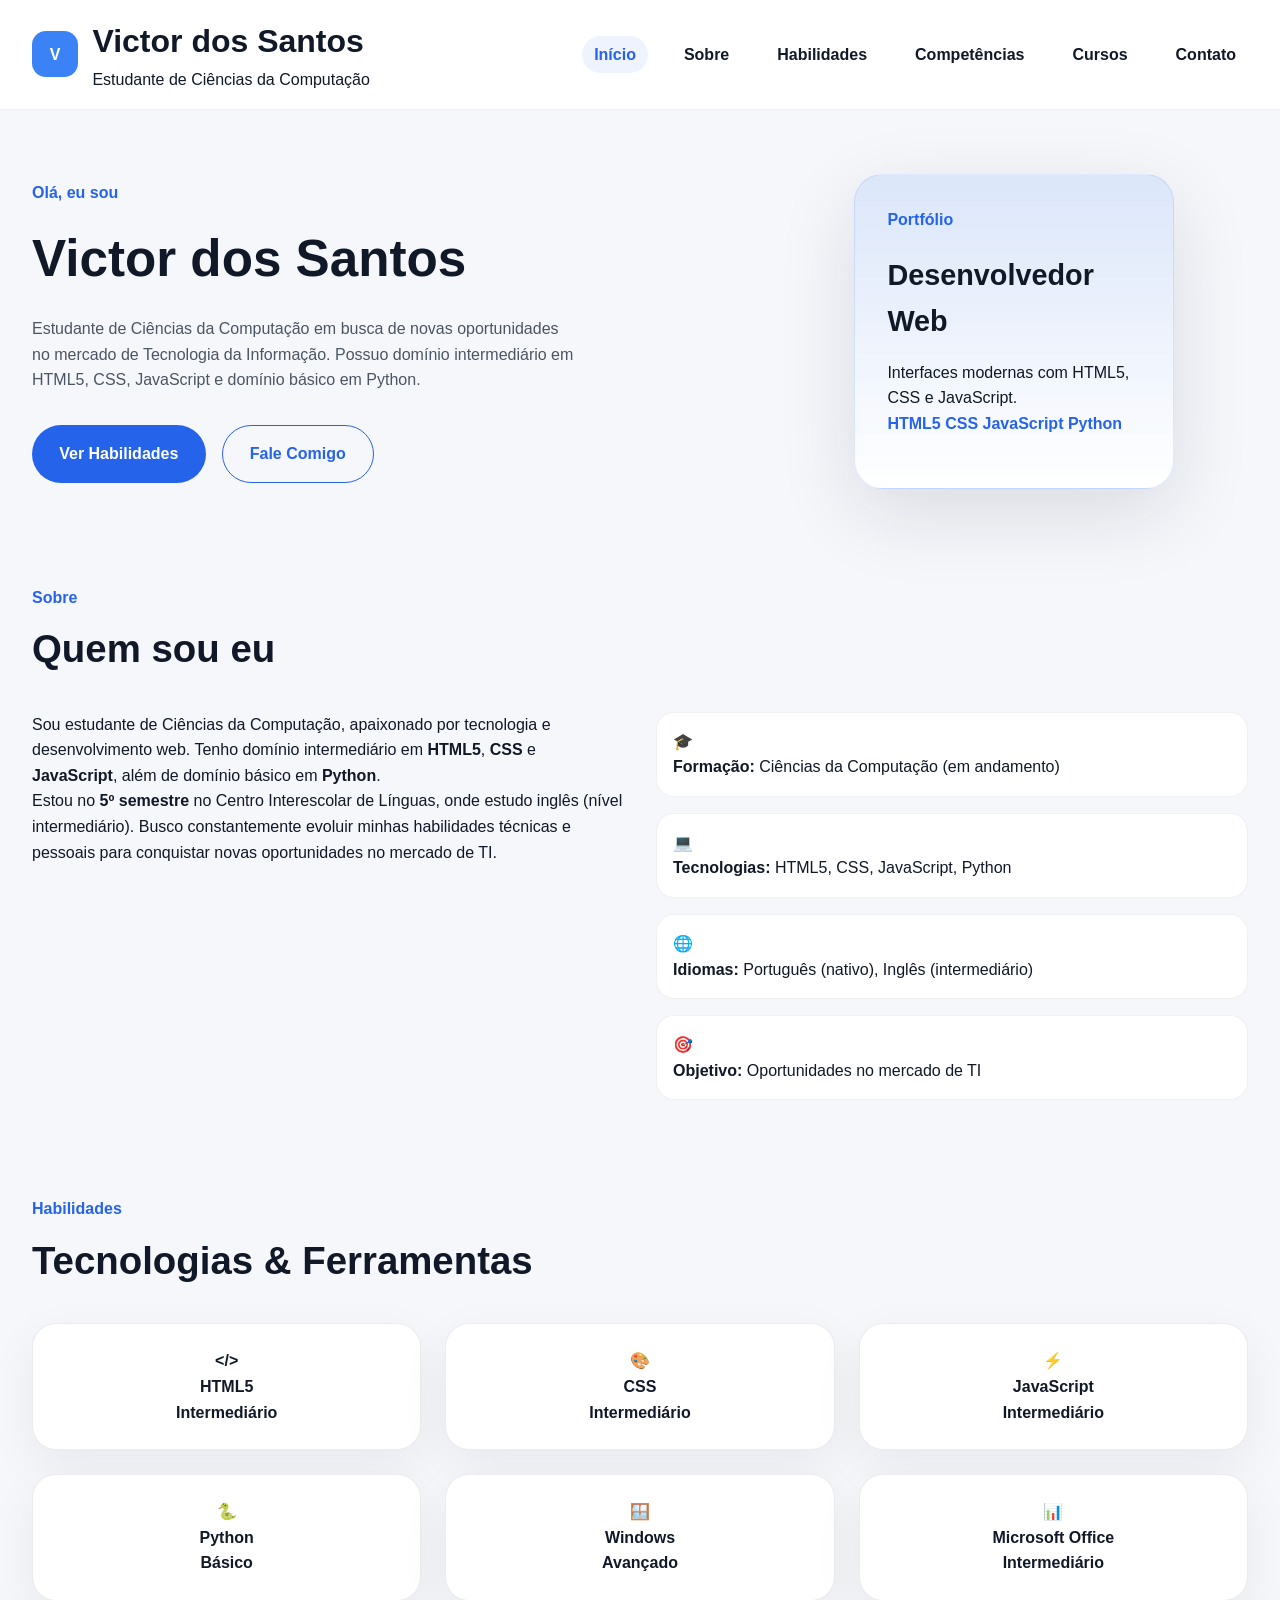
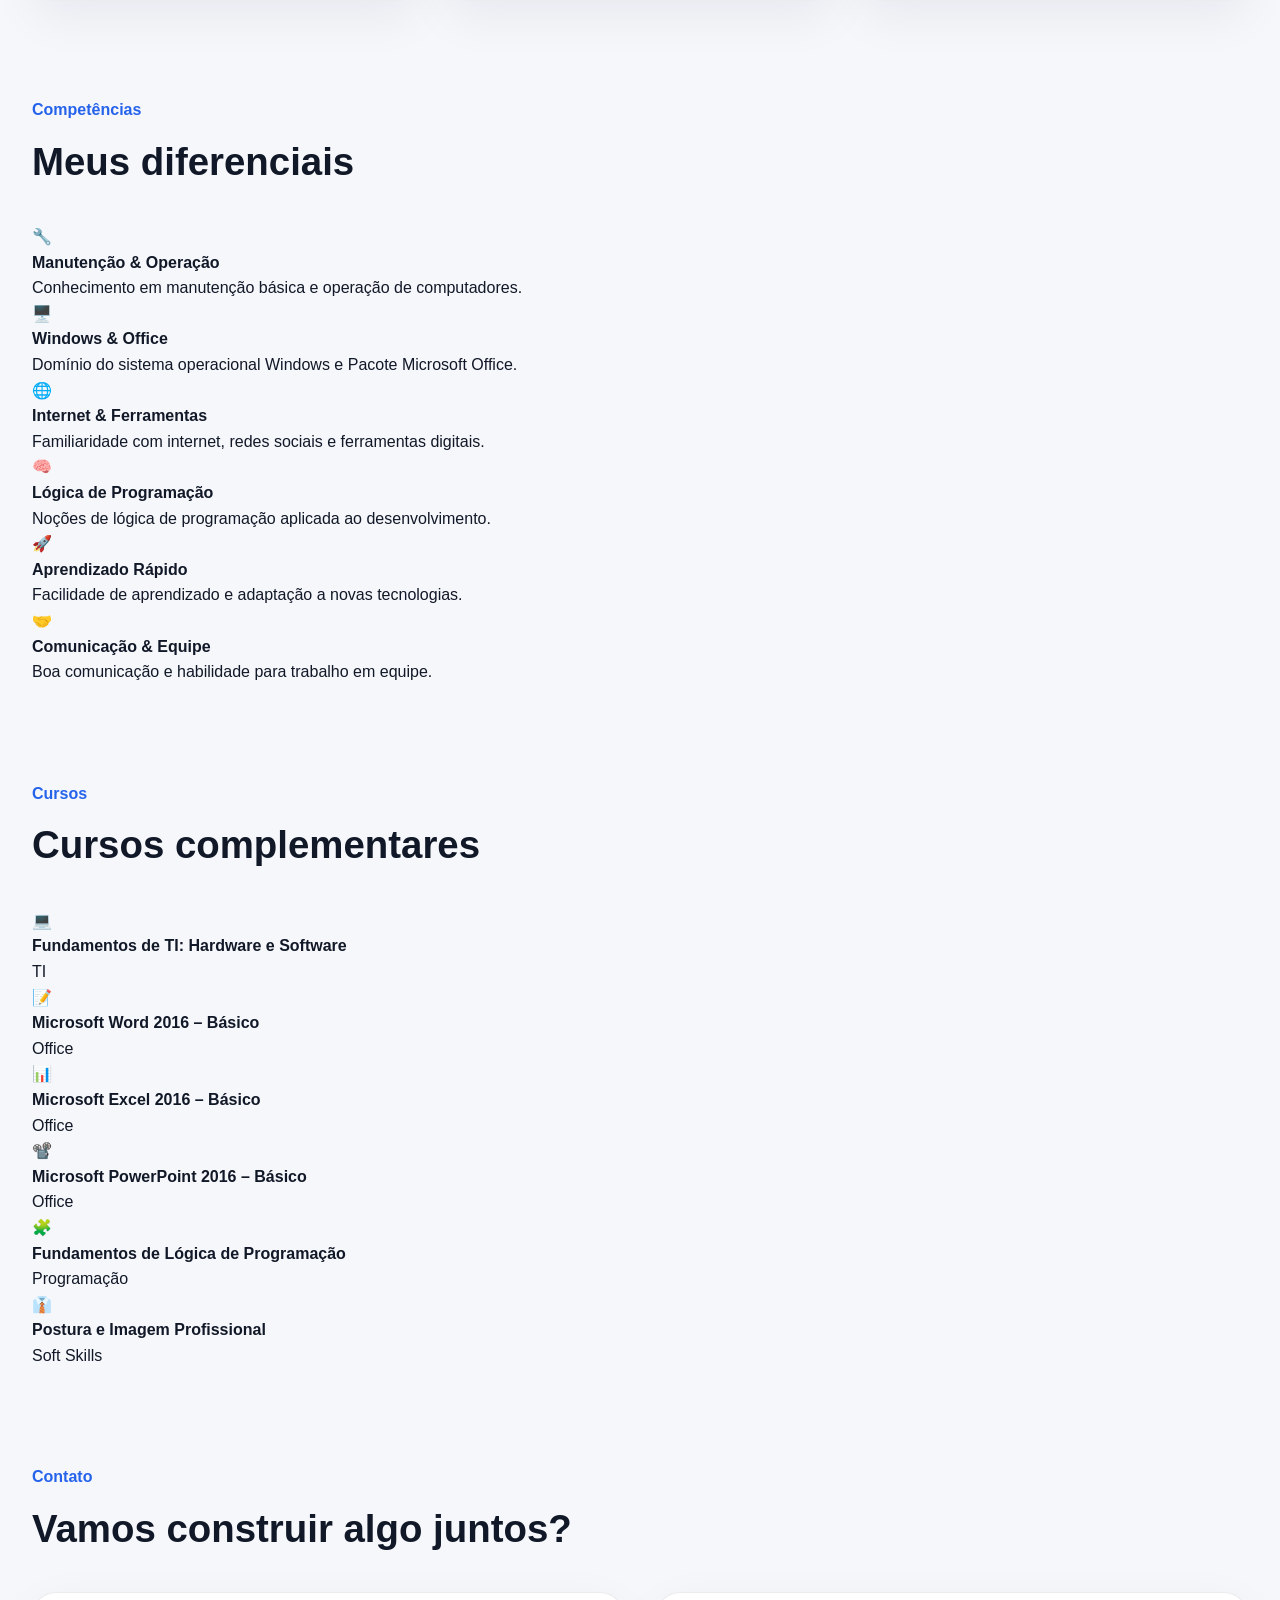
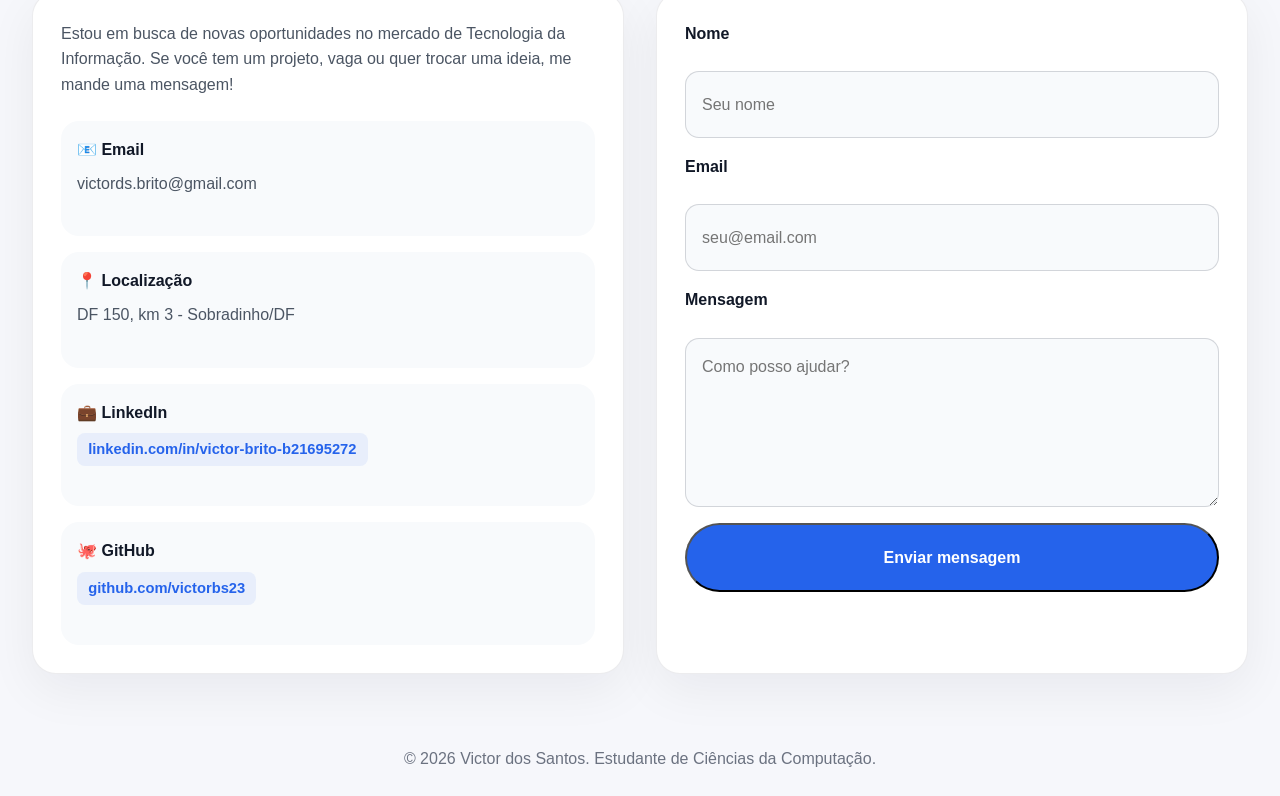
==== index.html @ 30b7eb58 "Add files via upload" ====
<!DOCTYPE html>
<html lang="pt-BR">

<head>
    <meta charset="UTF-8">
    <meta http-equiv="X-UA-Compatible" content="IE=edge">
    <meta name="viewport" content="width=device-width, initial-scale=1.0">
    <meta name="description"
        content="Portfólio profissional de Victor dos Santos – Estudante de Ciências da Computação em busca de oportunidades em TI.">
    <title>Victor dos Santos – Portfólio Profissional</title>
    <link rel="preconnect" href="https://fonts.googleapis.com">
    <link rel="preconnect" href="https://fonts.gstatic.com" crossorigin>
    <link href="https://fonts.googleapis.com/css2?family=Inter:wght@400;500;600;700;800;900&display=swap"
        rel="stylesheet">
    <link rel="stylesheet" href="styles.css">
</head>

<body>
    <header class="site-header">
        <div class="brand">
            <span class="brand-mark">V</span>
            <div>
                <h1>Victor dos Santos</h1>
                <p>Estudante de Ciências da Computação</p>
            </div>
        </div>

        <button class="nav-toggle" aria-label="Abrir menu">
            <span></span>
            <span></span>
            <span></span>
        </button>

        <nav class="site-nav">
            <a href="#home">Início</a>
            <a href="#about">Sobre</a>
            <a href="#skills">Habilidades</a>
            <a href="#competencies">Competências</a>
            <a href="#courses">Cursos</a>
            <a href="#contact">Contato</a>
        </nav>
    </header>

    <main>
        <!-- HERO -->
        <section class="hero" id="home">
            <div class="hero-content">
                <p class="hero-greeting">Olá, eu sou</p>
                <h2>Victor dos Santos</h2>
                <p class="hero-description">Estudante de Ciências da Computação em busca de novas oportunidades no
                    mercado de Tecnologia da Informação. Possuo domínio intermediário em HTML5, CSS, JavaScript e
                    domínio básico em Python.</p>
                <div class="hero-actions">
                    <a href="#skills" class="button button-primary">Ver Habilidades</a>
                    <a href="#contact" class="button button-secondary">Fale Comigo</a>
                </div>
            </div>
            <div class="hero-image">
                <div class="profile-card">
                    <span class="profile-card-label">Portfólio</span>
                    <h3>Desenvolvedor Web</h3>
                    <p>Interfaces modernas com HTML5, CSS e JavaScript.</p>
                    <div class="profile-card-tags">
                        <span class="tag">HTML5</span>
                        <span class="tag">CSS</span>
                        <span class="tag">JavaScript</span>
                        <span class="tag">Python</span>
                    </div>
                </div>
            </div>
        </section>

        <!-- SOBRE -->
        <section class="section" id="about">
            <div class="section-header">
                <span>Sobre</span>
                <h2>Quem sou eu</h2>
            </div>
            <div class="about-grid">
                <div class="about-text">
                    <p>Sou estudante de Ciências da Computação, apaixonado por tecnologia e desenvolvimento web. Tenho
                        domínio intermediário em <strong>HTML5</strong>, <strong>CSS</strong> e
                        <strong>JavaScript</strong>, além de domínio básico em <strong>Python</strong>.
                    </p>
                    <p>Estou no <strong>5º semestre</strong> no Centro Interescolar de Línguas, onde estudo inglês
                        (nível intermediário). Busco constantemente evoluir minhas habilidades técnicas e pessoais para
                        conquistar novas oportunidades no mercado de TI.</p>
                </div>
                <ul class="about-list">
                    <li>
                        <div class="about-list-icon">🎓</div>
                        <div>
                            <strong>Formação:</strong> Ciências da Computação (em andamento)
                        </div>
                    </li>
                    <li>
                        <div class="about-list-icon">💻</div>
                        <div>
                            <strong>Tecnologias:</strong> HTML5, CSS, JavaScript, Python
                        </div>
                    </li>
                    <li>
                        <div class="about-list-icon">🌐</div>
                        <div>
                            <strong>Idiomas:</strong> Português (nativo), Inglês (intermediário)
                        </div>
                    </li>
                    <li>
                        <div class="about-list-icon">🎯</div>
                        <div>
                            <strong>Objetivo:</strong> Oportunidades no mercado de TI
                        </div>
                    </li>
                </ul>
            </div>
        </section>

        <!-- HABILIDADES -->
        <section class="section" id="skills">
            <div class="section-header">
                <span>Habilidades</span>
                <h2>Tecnologias &amp; Ferramentas</h2>
            </div>
            <div class="skills-grid">
                <div class="skill-card" data-level="intermediario">
                    <div class="skill-icon">&#60;/&#62;</div>
                    <h4>HTML5</h4>
                    <div class="skill-bar">
                        <div class="skill-bar-fill" style="--fill: 65%"></div>
                    </div>
                    <span class="skill-level">Intermediário</span>
                </div>
                <div class="skill-card" data-level="intermediario">
                    <div class="skill-icon">🎨</div>
                    <h4>CSS</h4>
                    <div class="skill-bar">
                        <div class="skill-bar-fill" style="--fill: 65%"></div>
                    </div>
                    <span class="skill-level">Intermediário</span>
                </div>
                <div class="skill-card" data-level="intermediario">
                    <div class="skill-icon">⚡</div>
                    <h4>JavaScript</h4>
                    <div class="skill-bar">
                        <div class="skill-bar-fill" style="--fill: 60%"></div>
                    </div>
                    <span class="skill-level">Intermediário</span>
                </div>
                <div class="skill-card" data-level="basico">
                    <div class="skill-icon">🐍</div>
                    <h4>Python</h4>
                    <div class="skill-bar">
                        <div class="skill-bar-fill" style="--fill: 35%"></div>
                    </div>
                    <span class="skill-level">Básico</span>
                </div>
                <div class="skill-card" data-level="intermediario">
                    <div class="skill-icon">🪟</div>
                    <h4>Windows</h4>
                    <div class="skill-bar">
                        <div class="skill-bar-fill" style="--fill: 80%"></div>
                    </div>
                    <span class="skill-level">Avançado</span>
                </div>
                <div class="skill-card" data-level="intermediario">
                    <div class="skill-icon">📊</div>
                    <h4>Microsoft Office</h4>
                    <div class="skill-bar">
                        <div class="skill-bar-fill" style="--fill: 70%"></div>
                    </div>
                    <span class="skill-level">Intermediário</span>
                </div>
            </div>
        </section>

        <!-- COMPETÊNCIAS -->
        <section class="section" id="competencies">
            <div class="section-header">
                <span>Competências</span>
                <h2>Meus diferenciais</h2>
            </div>
            <div class="competencies-grid">
                <div class="competency-card">
                    <div class="competency-icon">🔧</div>
                    <h4>Manutenção &amp; Operação</h4>
                    <p>Conhecimento em manutenção básica e operação de computadores.</p>
                </div>
                <div class="competency-card">
                    <div class="competency-icon">🖥️</div>
                    <h4>Windows &amp; Office</h4>
                    <p>Domínio do sistema operacional Windows e Pacote Microsoft Office.</p>
                </div>
                <div class="competency-card">
                    <div class="competency-icon">🌐</div>
                    <h4>Internet &amp; Ferramentas</h4>
                    <p>Familiaridade com internet, redes sociais e ferramentas digitais.</p>
                </div>
                <div class="competency-card">
                    <div class="competency-icon">🧠</div>
                    <h4>Lógica de Programação</h4>
                    <p>Noções de lógica de programação aplicada ao desenvolvimento.</p>
                </div>
                <div class="competency-card">
                    <div class="competency-icon">🚀</div>
                    <h4>Aprendizado Rápido</h4>
                    <p>Facilidade de aprendizado e adaptação a novas tecnologias.</p>
                </div>
                <div class="competency-card">
                    <div class="competency-icon">🤝</div>
                    <h4>Comunicação &amp; Equipe</h4>
                    <p>Boa comunicação e habilidade para trabalho em equipe.</p>
                </div>
            </div>
        </section>

        <!-- CURSOS COMPLEMENTARES -->
        <section class="section" id="courses">
            <div class="section-header">
                <span>Cursos</span>
                <h2>Cursos complementares</h2>
            </div>
            <div class="courses-grid">
                <div class="course-card">
                    <div class="course-icon">💻</div>
                    <div class="course-info">
                        <h4>Fundamentos de TI: Hardware e Software</h4>
                        <span class="course-tag">TI</span>
                    </div>
                </div>
                <div class="course-card">
                    <div class="course-icon">📝</div>
                    <div class="course-info">
                        <h4>Microsoft Word 2016 – Básico</h4>
                        <span class="course-tag">Office</span>
                    </div>
                </div>
                <div class="course-card">
                    <div class="course-icon">📊</div>
                    <div class="course-info">
                        <h4>Microsoft Excel 2016 – Básico</h4>
                        <span class="course-tag">Office</span>
                    </div>
                </div>
                <div class="course-card">
                    <div class="course-icon">📽️</div>
                    <div class="course-info">
                        <h4>Microsoft PowerPoint 2016 – Básico</h4>
                        <span class="course-tag">Office</span>
                    </div>
                </div>
                <div class="course-card">
                    <div class="course-icon">🧩</div>
                    <div class="course-info">
                        <h4>Fundamentos de Lógica de Programação</h4>
                        <span class="course-tag">Programação</span>
                    </div>
                </div>
                <div class="course-card">
                    <div class="course-icon">👔</div>
                    <div class="course-info">
                        <h4>Postura e Imagem Profissional</h4>
                        <span class="course-tag">Soft Skills</span>
                    </div>
                </div>
            </div>
        </section>

        <!-- CONTATO -->
        <section class="section" id="contact">
            <div class="section-header">
                <span>Contato</span>
                <h2>Vamos construir algo juntos?</h2>
            </div>
            <div class="contact-grid">
                <div class="contact-info">
                    <p>Estou em busca de novas oportunidades no mercado de Tecnologia da Informação. Se você tem um
                        projeto, vaga ou quer trocar uma ideia, me mande uma mensagem!</p>
                    <div class="contact-cards">
                        <div>
                            <h4>📧 Email</h4>
                            <p>victords.brito@gmail.com</p>
                        </div>
                        <div>
                            <h4>📍 Localização</h4>
                            <p>DF 150, km 3 - Sobradinho/DF</p>
                        </div>
                        <div>
                            <h4>💼 LinkedIn</h4>
                            <p><a href="https://www.linkedin.com/in/victor-brito-b21695272/" target="_blank"
                                    rel="noopener noreferrer">linkedin.com/in/victor-brito-b21695272</a></p>
                        </div>
                        <div>
                            <h4>🐙 GitHub</h4>
                            <p><a href="https://github.com/victorbs23" target="_blank"
                                    rel="noopener noreferrer">github.com/victorbs23</a>
                            </p>
                        </div>
                    </div>
                </div>
                <form class="contact-form" id="contactForm">
                    <label for="name">Nome</label>
                    <input type="text" id="name" name="name" placeholder="Seu nome" required>

                    <label for="email">Email</label>
                    <input type="email" id="email" name="email" placeholder="seu@email.com" required>

                    <label for="message">Mensagem</label>
                    <textarea id="message" name="message" rows="5" placeholder="Como posso ajudar?" required></textarea>

                    <button type="submit" class="button button-primary">Enviar mensagem</button>
                    <p class="form-feedback" id="formFeedback" aria-live="polite"></p>
                </form>
            </div>
        </section>
    </main>

    <footer class="site-footer">
        <p>© 2026 Victor dos Santos. Estudante de Ciências da Computação.</p>
    </footer>

    <script src="script.js"></script>
</body>

</html>
---- styles.css ----
* {
    box-sizing: border-box;
    margin: 0;
    padding: 0;
}

:root {
    font-family: 'Segoe UI', Tahoma, Geneva, Verdana, sans-serif;
    color: #111827;
    background: #f6f7fb;
    font-size: 16px;
    line-height: 1.6;
}

html {
    scroll-behavior: smooth;
}

body {
    min-height: 100vh;
    display: flex;
    flex-direction: column;
}

img {
    max-width: 100%;
    display: block;
}

button,
input,
textarea {
    font: inherit;
}

.site-header {
    width: 100%;
    position: sticky;
    top: 0;
    z-index: 10;
    background: rgba(255,255,255,0.95);
    backdrop-filter: blur(14px);
    border-bottom: 1px solid rgba(15, 23, 42, 0.06);
    display: flex;
    align-items: center;
    justify-content: space-between;
    padding: 1rem 2rem;
}

.brand {
    display: flex;
    align-items: center;
    gap: 0.9rem;
}

.brand-mark {
    width: 46px;
    height: 46px;
    display: inline-flex;
    align-items: center;
    justify-content: center;
    background: #3b82f6;
    color: white;
    border-radius: 14px;
    font-weight: 700;
}

.site-nav {
    display: flex;
    align-items: center;
    gap: 1.5rem;
}

.site-nav a {
    color: #111827;
    text-decoration: none;
    font-weight: 600;
    transition: color 0.2s ease, background-color 0.2s ease;
    border-radius: 999px;
    padding: 0.35rem 0.75rem;
}

.site-nav a:hover,
.site-nav a.active {
    color: #2563eb;
    background: rgba(37,99,235,0.08);
}

.nav-toggle {
    display: none;
    border: none;
    background: transparent;
    cursor: pointer;
    width: 44px;
    height: 44px;
    flex-direction: column;
    justify-content: center;
    gap: 7px;
    padding: 0;
}

.nav-toggle span {
    display: block;
    width: 100%;
    height: 3px;
    border-radius: 999px;
    background: #111827;
}

.hero {
    display: grid;
    grid-template-columns: 1.5fr 1fr;
    gap: 3rem;
    align-items: center;
    padding: 4rem 2rem 3rem;
}

.hero-content p:first-child {
    font-weight: 600;
    color: #2563eb;
    margin-bottom: 0.8rem;
}

.hero-content h2 {
    font-size: clamp(2.5rem, 4vw, 4rem);
    margin-bottom: 1rem;
}

.hero-description {
    max-width: 34rem;
    margin-bottom: 2rem;
    color: #4b5563;
}

.hero-actions {
    display: flex;
    flex-wrap: wrap;
    gap: 1rem;
}

.button {
    display: inline-flex;
    align-items: center;
    justify-content: center;
    padding: 0.95rem 1.7rem;
    border-radius: 999px;
    text-decoration: none;
    font-weight: 700;
    transition: transform 0.2s ease, background-color 0.2s ease;
}

.button:hover {
    transform: translateY(-2px);
}

.button-primary {
    background: #2563eb;
    color: white;
}

.button-secondary {
    border: 1px solid #2563eb;
    color: #2563eb;
    background: transparent;
}

.hero-image {
    display: flex;
    justify-content: center;
}

.profile-card {
    width: min(100%, 320px);
    background: linear-gradient(180deg, rgba(59,130,246,0.14), rgba(255,255,255,0.94));
    border: 1px solid rgba(59,130,246,0.16);
    border-radius: 28px;
    padding: 2rem;
    box-shadow: 0 24px 80px rgba(15,23,42,0.12);
}

.profile-card span {
    display: inline-block;
    margin-bottom: 1.2rem;
    color: #2563eb;
    font-weight: 700;
}

.profile-card h3 {
    margin-bottom: 1rem;
    font-size: 1.8rem;
}

.section {
    padding: 3rem 2rem;
}

.section-header {
    max-width: 48rem;
    margin-bottom: 2rem;
}

.section-header span {
    color: #2563eb;
    font-weight: 700;
    display: inline-block;
    margin-bottom: 0.5rem;
}

.section-header h2 {
    font-size: clamp(2rem, 3vw, 2.8rem);
}

.about-grid,
.contact-grid {
    display: grid;
    grid-template-columns: 1fr 1fr;
    gap: 2rem;
}

.about-list {
    list-style: none;
    display: grid;
    gap: 1rem;
    padding-left: 0;
}

.about-list li {
    padding: 1rem;
    background: white;
    border-radius: 18px;
    border: 1px solid rgba(15, 23, 42, 0.06);
}

.project-grid,
.skills-grid {
    display: grid;
    gap: 1.5rem;
}

.project-grid {
    grid-template-columns: repeat(3, minmax(0, 1fr));
}

.project-card,
.skill-card,
.contact-info,
.contact-form {
    background: white;
    border-radius: 24px;
    border: 1px solid rgba(15,23,42,0.08);
    padding: 1.75rem;
    box-shadow: 0 16px 50px rgba(15,23,42,0.06);
}

.project-card h3 {
    margin-bottom: 0.8rem;
}

.project-card p {
    color: #4b5563;
    margin-bottom: 1rem;
}

.project-tag {
    display: inline-block;
    padding: 0.45rem 0.85rem;
    border-radius: 999px;
    background: rgba(37,99,235,0.12);
    color: #1d4ed8;
    font-size: 0.9rem;
    font-weight: 700;
}

.skills-grid {
    grid-template-columns: repeat(3, minmax(0, 1fr));
}

.skill-card {
    text-align: center;
    font-weight: 700;
    color: #111827;
    padding: 1.5rem;
}

.contact-grid {
    grid-template-columns: 1fr 1fr;
}

.contact-info p {
    margin-bottom: 1.5rem;
    color: #4b5563;
}

.contact-cards {
    display: grid;
    gap: 1rem;
}

.contact-cards div {
    padding: 1rem;
    background: #f8fafc;
    border-radius: 18px;
}

.contact-cards h4 {
    margin-bottom: 0.5rem;
}

.contact-cards a {
    color: #2563eb;
    text-decoration: none;
    font-weight: 600;
    font-size: 0.92rem;
    padding: 0.3rem 0.7rem;
    border-radius: 8px;
    background: rgba(37, 99, 235, 0.08);
    transition: background 0.25s ease, color 0.25s ease, transform 0.2s ease;
    display: inline-block;
    word-break: break-all;
}

.contact-cards a:hover {
    background: rgba(37, 99, 235, 0.18);
    color: #1d4ed8;
    transform: translateY(-1px);
    text-decoration: underline;
}

.contact-form {
    display: grid;
    gap: 1rem;
}

.contact-form label {
    font-weight: 700;
}

.contact-form input,
.contact-form textarea {
    width: 100%;
    border: 1px solid rgba(15,23,42,0.16);
    border-radius: 14px;
    padding: 0.95rem 1rem;
    background: #f8fafc;
    resize: vertical;
}

.contact-form input:focus,
.contact-form textarea:focus {
    outline: 2px solid rgba(37,99,235,0.24);
    border-color: #2563eb;
}

.form-feedback {
    margin-top: 0.5rem;
    min-height: 1.25rem;
    color: #16a34a;
    font-weight: 600;
}

.site-footer {
    padding: 1.5rem 2rem;
    text-align: center;
    color: #6b7280;
}

@media (max-width: 960px) {
    .hero,
    .about-grid,
    .project-grid,
    .skills-grid,
    .contact-grid {
        grid-template-columns: 1fr;
    }

    .hero {
        padding-top: 3rem;
    }
}

@media (max-width: 720px) {
    .site-header {
        padding: 1rem 1rem;
    }

    .site-nav {
        position: absolute;
        top: 100%;
        right: 0;
        left: 0;
        flex-direction: column;
        align-items: center;
        background: white;
        border-top: 1px solid rgba(15,23,42,0.06);
        padding: 1rem 0;
        transform: translateY(-100%);
        pointer-events: none;
        opacity: 0;
        transition: transform 0.3s ease, opacity 0.3s ease;
    }

    .site-nav.open {
        transform: translateY(0);
        pointer-events: auto;
        opacity: 1;
    }

    .site-nav a {
        padding: 0.65rem 1rem;
        width: 100%;
        text-align: center;
    }

    .nav-toggle {
        display: flex;
    }
}
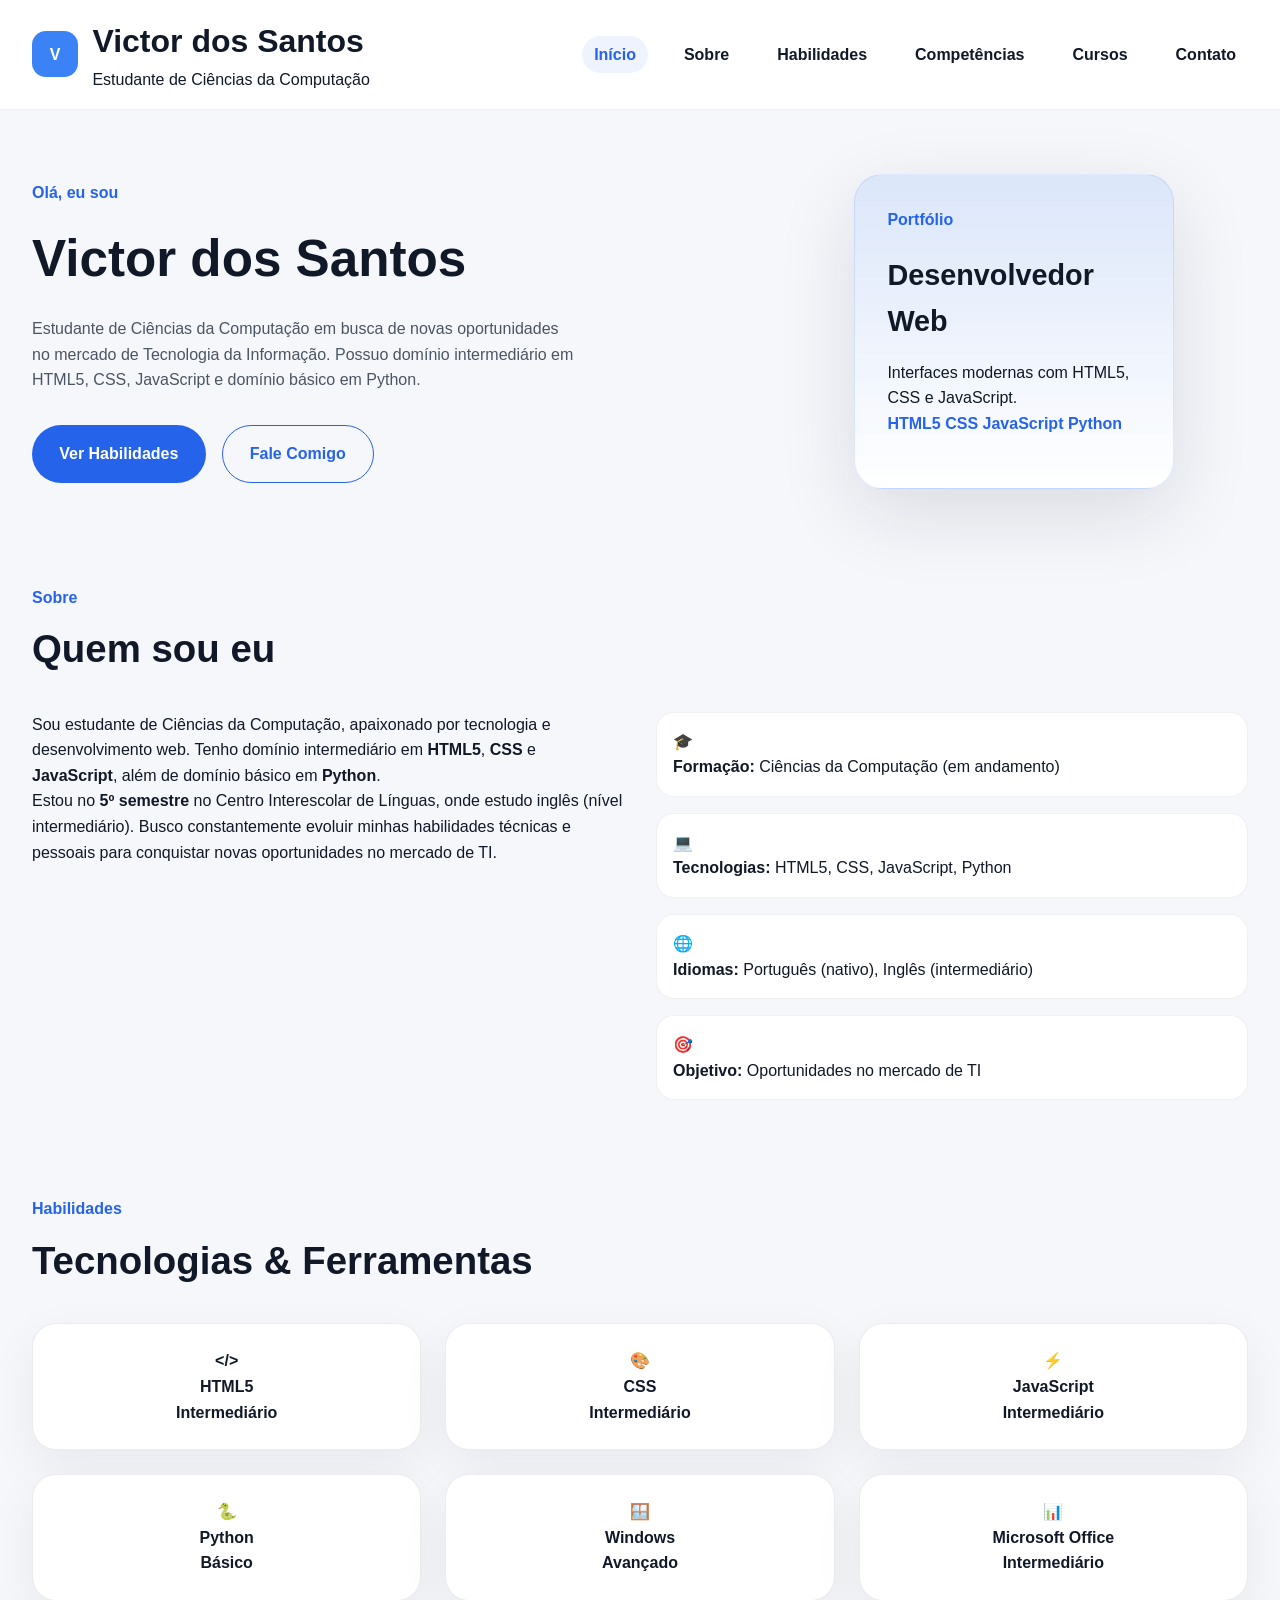
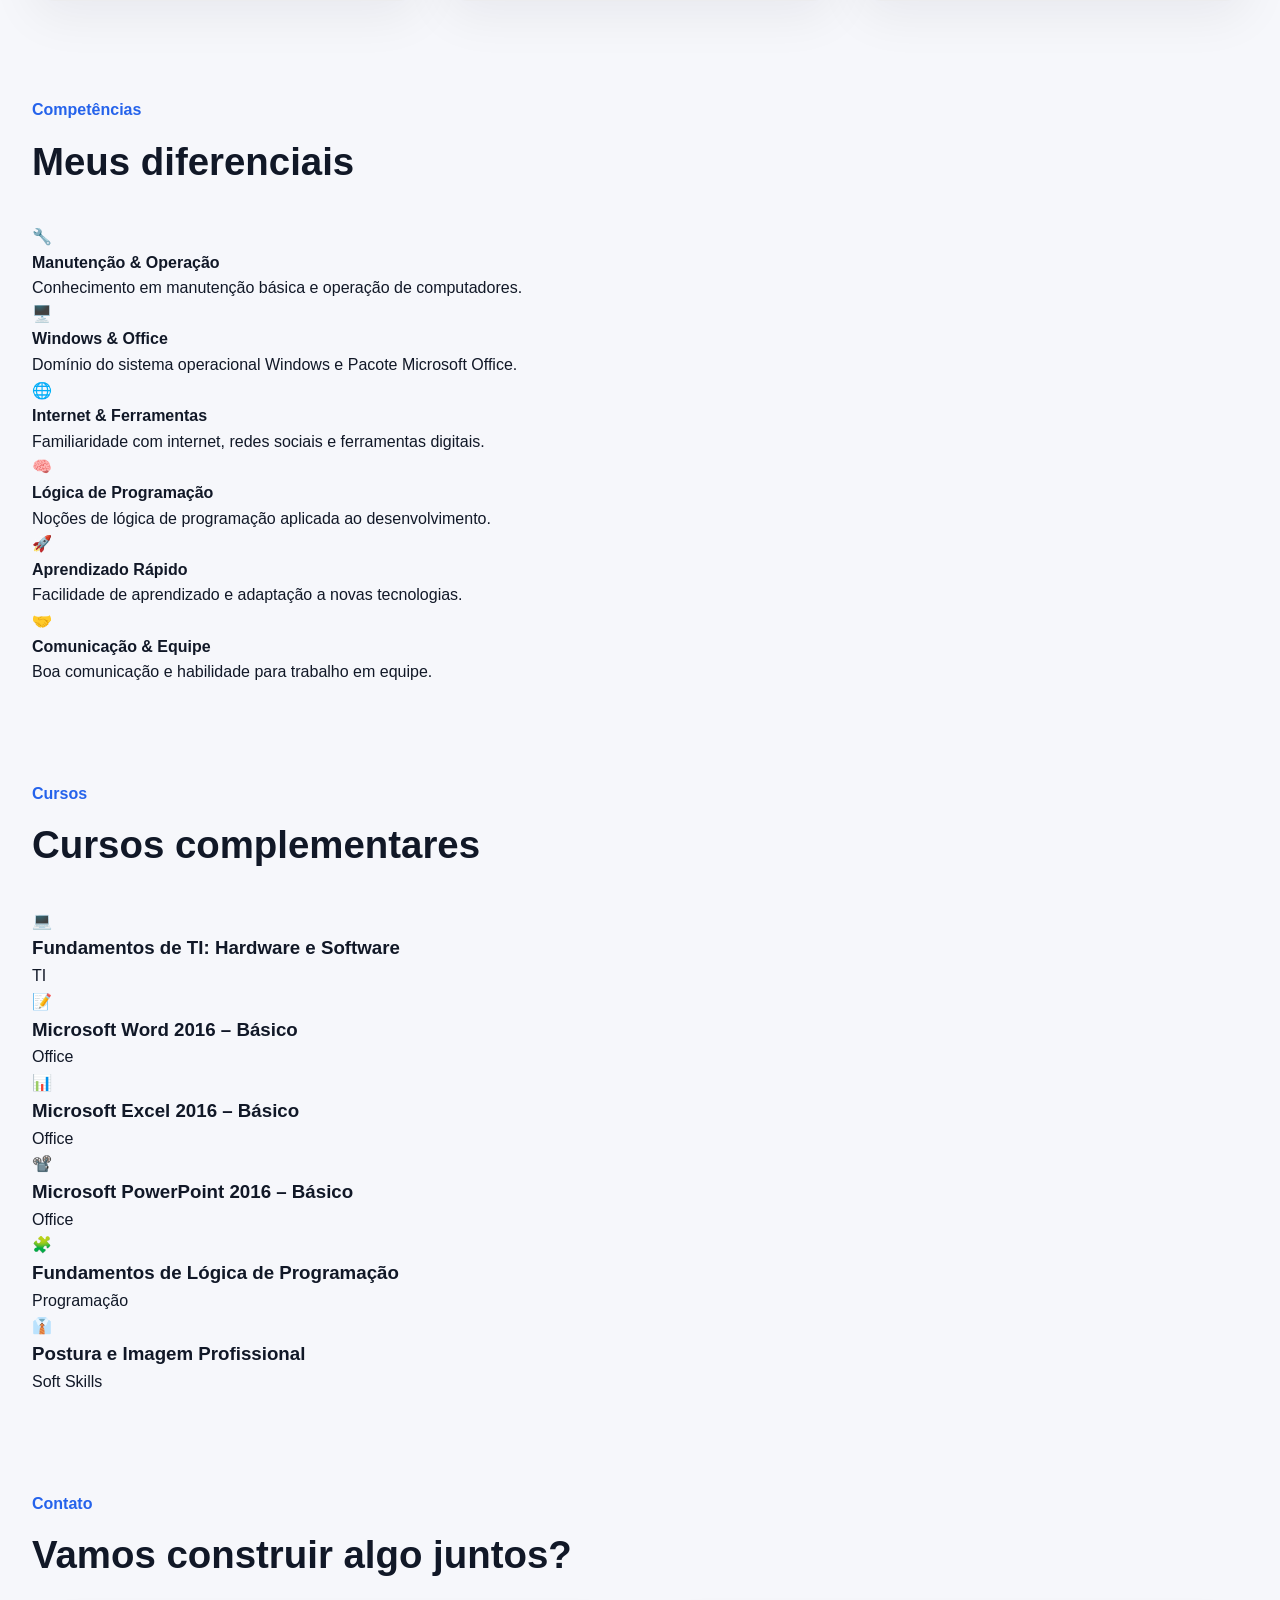
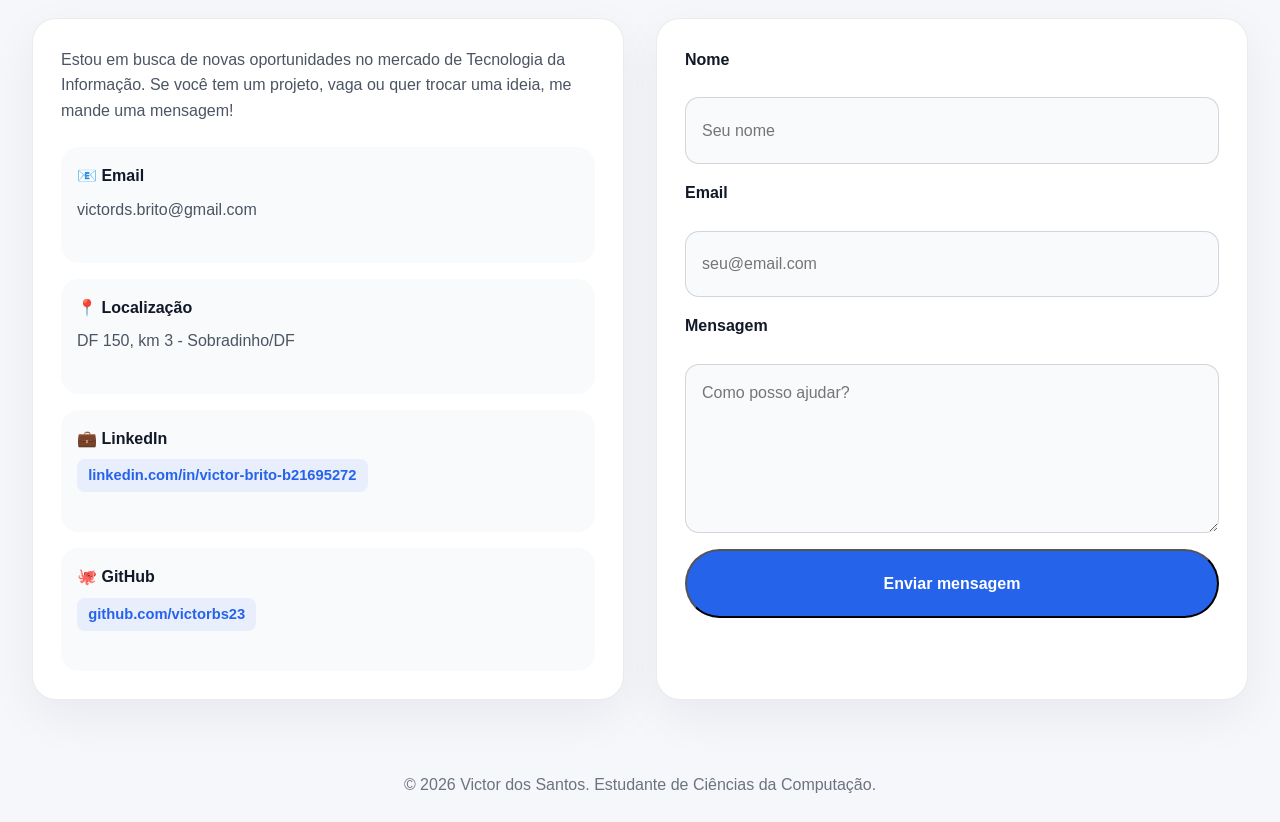
==== commit 33fb61ff: "Change headings from h4 to h3 in course cards (Just the "CURSOS COMPLEMENTARES")" ====
--- a/index.html
+++ b/index.html
@@ -223,42 +223,42 @@
                 <div class="course-card">
                     <div class="course-icon">💻</div>
                     <div class="course-info">
-                        <h4>Fundamentos de TI: Hardware e Software</h4>
+                        <h3>Fundamentos de TI: Hardware e Software</h3>
                         <span class="course-tag">TI</span>
                     </div>
                 </div>
                 <div class="course-card">
                     <div class="course-icon">📝</div>
                     <div class="course-info">
-                        <h4>Microsoft Word 2016 – Básico</h4>
+                        <h3>Microsoft Word 2016 – Básico</h3>
                         <span class="course-tag">Office</span>
                     </div>
                 </div>
                 <div class="course-card">
                     <div class="course-icon">📊</div>
                     <div class="course-info">
-                        <h4>Microsoft Excel 2016 – Básico</h4>
+                        <h3>Microsoft Excel 2016 – Básico</h3>
                         <span class="course-tag">Office</span>
                     </div>
                 </div>
                 <div class="course-card">
                     <div class="course-icon">📽️</div>
                     <div class="course-info">
-                        <h4>Microsoft PowerPoint 2016 – Básico</h4>
+                        <h3>Microsoft PowerPoint 2016 – Básico</h3>
                         <span class="course-tag">Office</span>
                     </div>
                 </div>
                 <div class="course-card">
                     <div class="course-icon">🧩</div>
                     <div class="course-info">
-                        <h4>Fundamentos de Lógica de Programação</h4>
+                        <h3>Fundamentos de Lógica de Programação</h3>
                         <span class="course-tag">Programação</span>
                     </div>
                 </div>
                 <div class="course-card">
                     <div class="course-icon">👔</div>
                     <div class="course-info">
-                        <h4>Postura e Imagem Profissional</h4>
+                        <h3>Postura e Imagem Profissional</h3>
                         <span class="course-tag">Soft Skills</span>
                     </div>
                 </div>
@@ -321,4 +321,4 @@
     <script src="script.js"></script>
 </body>
 
-</html>+</html>
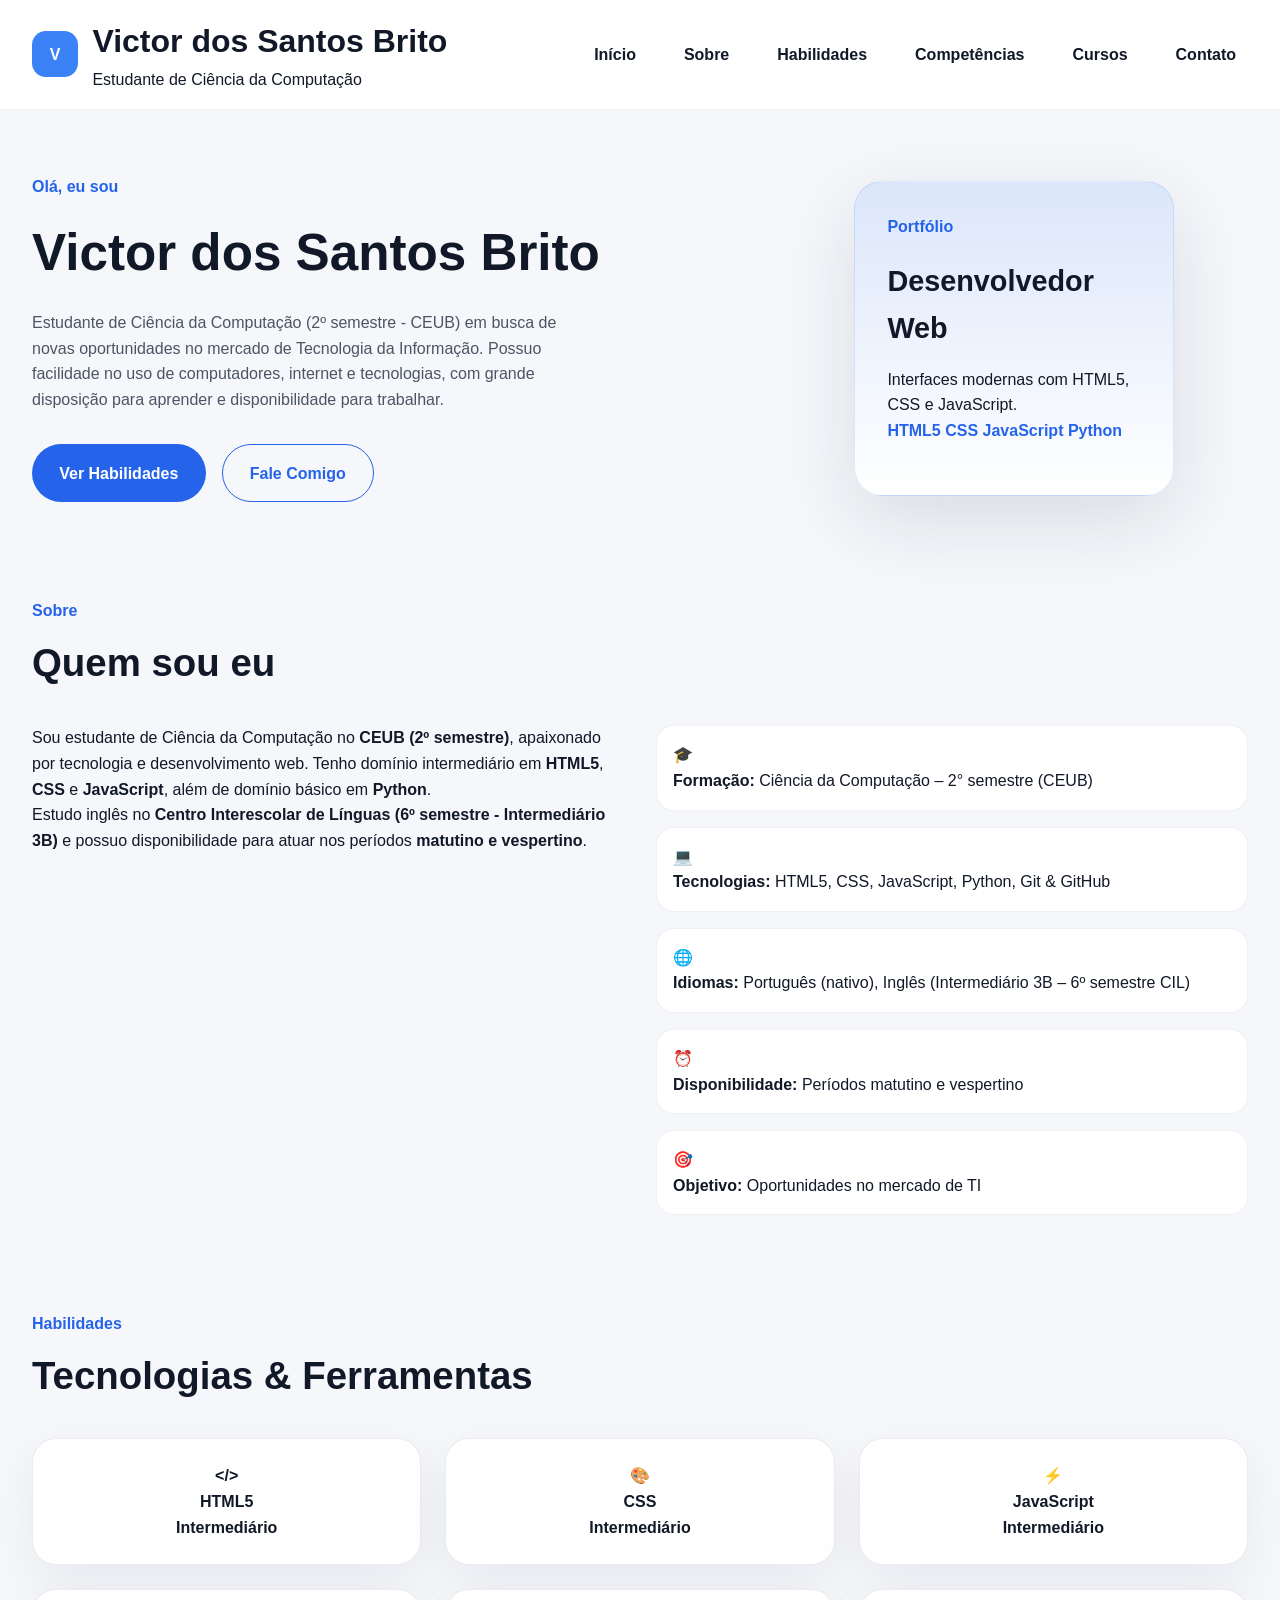
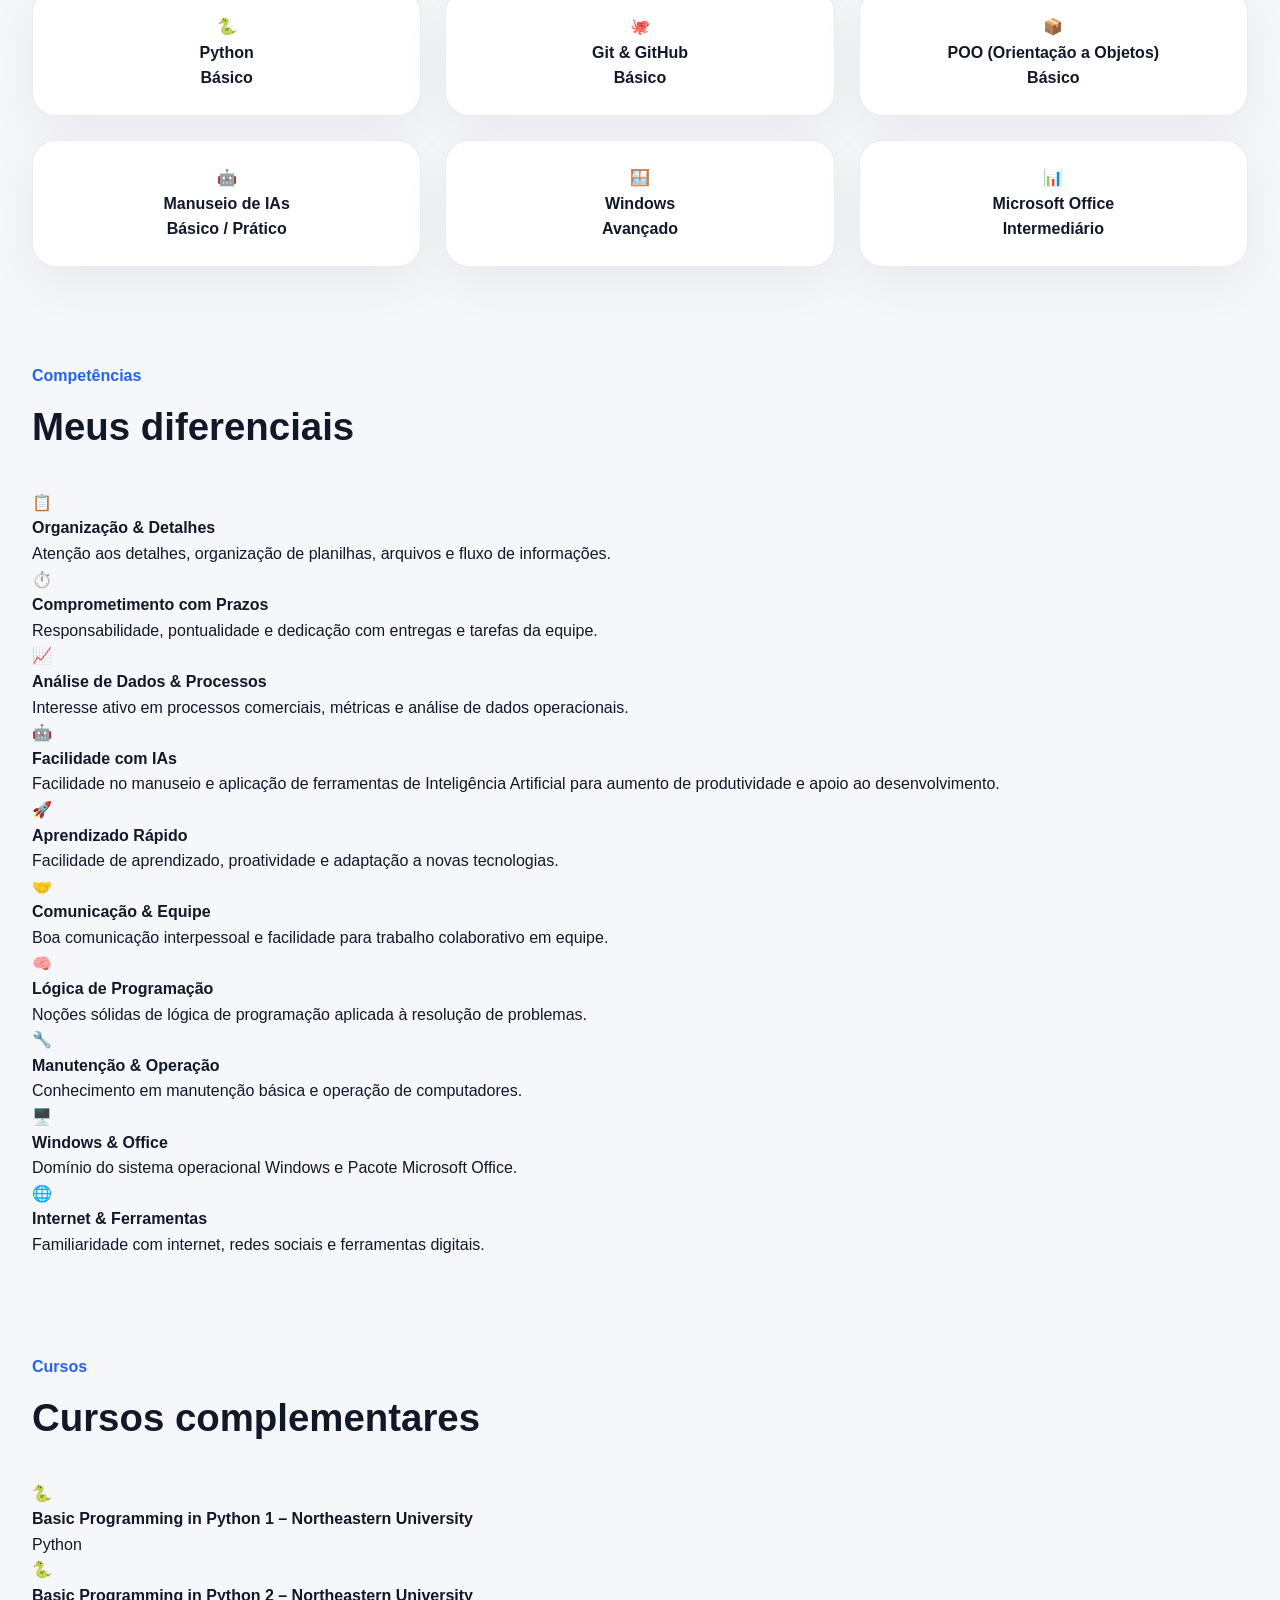
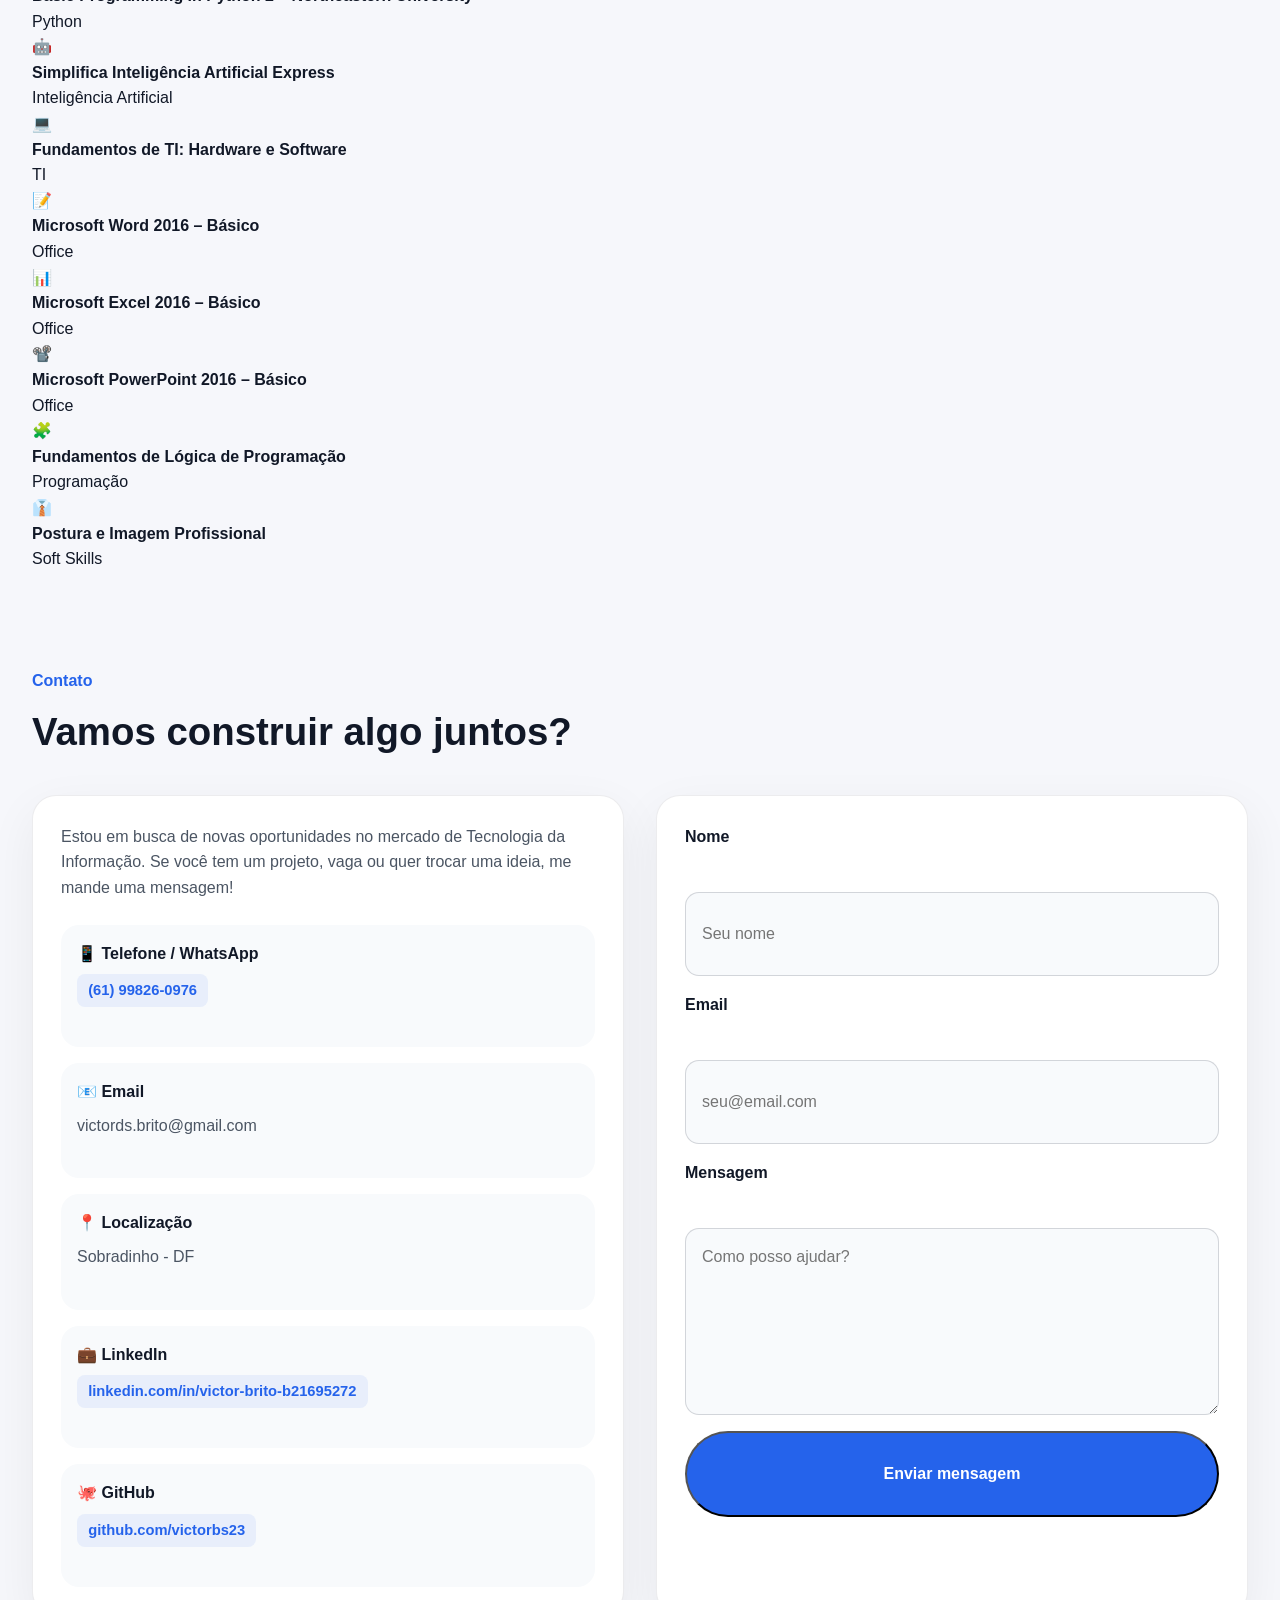
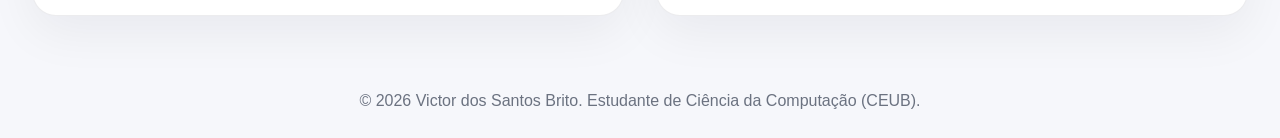
==== commit 311e65c9: "Create the homepage entry file so the repository serves the updated portfolio version instead of the" ====
--- a/index.html
+++ b/index.html
@@ -6,8 +6,8 @@
     <meta http-equiv="X-UA-Compatible" content="IE=edge">
     <meta name="viewport" content="width=device-width, initial-scale=1.0">
     <meta name="description"
-        content="Portfólio profissional de Victor dos Santos – Estudante de Ciências da Computação em busca de oportunidades em TI.">
-    <title>Victor dos Santos – Portfólio Profissional</title>
+        content="Portfólio profissional de Victor dos Santos Brito – Estudante de Ciência da Computação em busca de oportunidades em TI.">
+    <title>Victor dos Santos Brito – Portfólio Profissional</title>
     <link rel="preconnect" href="https://fonts.googleapis.com">
     <link rel="preconnect" href="https://fonts.gstatic.com" crossorigin>
     <link href="https://fonts.googleapis.com/css2?family=Inter:wght@400;500;600;700;800;900&display=swap"
@@ -20,8 +20,8 @@
         <div class="brand">
             <span class="brand-mark">V</span>
             <div>
-                <h1>Victor dos Santos</h1>
-                <p>Estudante de Ciências da Computação</p>
+                <h1>Victor dos Santos Brito</h1>
+                <p>Estudante de Ciência da Computação</p>
             </div>
         </div>
 
@@ -46,10 +46,9 @@
         <section class="hero" id="home">
             <div class="hero-content">
                 <p class="hero-greeting">Olá, eu sou</p>
-                <h2>Victor dos Santos</h2>
-                <p class="hero-description">Estudante de Ciências da Computação em busca de novas oportunidades no
-                    mercado de Tecnologia da Informação. Possuo domínio intermediário em HTML5, CSS, JavaScript e
-                    domínio básico em Python.</p>
+                <h2>Victor dos Santos Brito</h2>
+                <p class="hero-description">Estudante de Ciência da Computação (2º semestre - CEUB) em busca de novas oportunidades no
+                    mercado de Tecnologia da Informação. Possuo facilidade no uso de computadores, internet e tecnologias, com grande disposição para aprender e disponibilidade para trabalhar.</p>
                 <div class="hero-actions">
                     <a href="#skills" class="button button-primary">Ver Habilidades</a>
                     <a href="#contact" class="button button-secondary">Fale Comigo</a>
@@ -78,31 +77,35 @@
             </div>
             <div class="about-grid">
                 <div class="about-text">
-                    <p>Sou estudante de Ciências da Computação, apaixonado por tecnologia e desenvolvimento web. Tenho
+                    <p>Sou estudante de Ciência da Computação no <strong>CEUB (2º semestre)</strong>, apaixonado por tecnologia e desenvolvimento web. Tenho
                         domínio intermediário em <strong>HTML5</strong>, <strong>CSS</strong> e
                         <strong>JavaScript</strong>, além de domínio básico em <strong>Python</strong>.
                     </p>
-                    <p>Estou no <strong>5º semestre</strong> no Centro Interescolar de Línguas, onde estudo inglês
-                        (nível intermediário). Busco constantemente evoluir minhas habilidades técnicas e pessoais para
-                        conquistar novas oportunidades no mercado de TI.</p>
+                    <p>Estudo inglês no <strong>Centro Interescolar de Línguas (6º semestre - Intermediário 3B)</strong> e possuo disponibilidade para atuar nos períodos <strong>matutino e vespertino</strong>.</p>
                 </div>
                 <ul class="about-list">
                     <li>
                         <div class="about-list-icon">🎓</div>
                         <div>
-                            <strong>Formação:</strong> Ciências da Computação (em andamento)
+                            <strong>Formação:</strong> Ciência da Computação – 2° semestre (CEUB)
                         </div>
                     </li>
                     <li>
                         <div class="about-list-icon">💻</div>
                         <div>
-                            <strong>Tecnologias:</strong> HTML5, CSS, JavaScript, Python
+                            <strong>Tecnologias:</strong> HTML5, CSS, JavaScript, Python, Git &amp; GitHub
                         </div>
                     </li>
                     <li>
                         <div class="about-list-icon">🌐</div>
                         <div>
-                            <strong>Idiomas:</strong> Português (nativo), Inglês (intermediário)
+                            <strong>Idiomas:</strong> Português (nativo), Inglês (Intermediário 3B – 6º semestre CIL)
+                        </div>
+                    </li>
+                    <li>
+                        <div class="about-list-icon">⏰</div>
+                        <div>
+                            <strong>Disponibilidade:</strong> Períodos matutino e vespertino
                         </div>
                     </li>
                     <li>
@@ -154,6 +157,30 @@
                     </div>
                     <span class="skill-level">Básico</span>
                 </div>
+                <div class="skill-card" data-level="basico">
+                    <div class="skill-icon">🐙</div>
+                    <h4>Git &amp; GitHub</h4>
+                    <div class="skill-bar">
+                        <div class="skill-bar-fill" style="--fill: 40%"></div>
+                    </div>
+                    <span class="skill-level">Básico</span>
+                </div>
+                <div class="skill-card" data-level="basico">
+                    <div class="skill-icon">📦</div>
+                    <h4>POO (Orientação a Objetos)</h4>
+                    <div class="skill-bar">
+                        <div class="skill-bar-fill" style="--fill: 40%"></div>
+                    </div>
+                    <span class="skill-level">Básico</span>
+                </div>
+                <div class="skill-card" data-level="basico">
+                    <div class="skill-icon">🤖</div>
+                    <h4>Manuseio de IAs</h4>
+                    <div class="skill-bar">
+                        <div class="skill-bar-fill" style="--fill: 45%"></div>
+                    </div>
+                    <span class="skill-level">Básico / Prático</span>
+                </div>
                 <div class="skill-card" data-level="intermediario">
                     <div class="skill-icon">🪟</div>
                     <h4>Windows</h4>
@@ -180,6 +207,41 @@
                 <h2>Meus diferenciais</h2>
             </div>
             <div class="competencies-grid">
+                <div class="competency-card">
+                    <div class="competency-icon">📋</div>
+                    <h4>Organização &amp; Detalhes</h4>
+                    <p>Atenção aos detalhes, organização de planilhas, arquivos e fluxo de informações.</p>
+                </div>
+                <div class="competency-card">
+                    <div class="competency-icon">⏱️</div>
+                    <h4>Comprometimento com Prazos</h4>
+                    <p>Responsabilidade, pontualidade e dedicação com entregas e tarefas da equipe.</p>
+                </div>
+                <div class="competency-card">
+                    <div class="competency-icon">📈</div>
+                    <h4>Análise de Dados &amp; Processos</h4>
+                    <p>Interesse ativo em processos comerciais, métricas e análise de dados operacionais.</p>
+                </div>
+                <div class="competency-card">
+                    <div class="competency-icon">🤖</div>
+                    <h4>Facilidade com IAs</h4>
+                    <p>Facilidade no manuseio e aplicação de ferramentas de Inteligência Artificial para aumento de produtividade e apoio ao desenvolvimento.</p>
+                </div>
+                <div class="competency-card">
+                    <div class="competency-icon">🚀</div>
+                    <h4>Aprendizado Rápido</h4>
+                    <p>Facilidade de aprendizado, proatividade e adaptação a novas tecnologias.</p>
+                </div>
+                <div class="competency-card">
+                    <div class="competency-icon">🤝</div>
+                    <h4>Comunicação &amp; Equipe</h4>
+                    <p>Boa comunicação interpessoal e facilidade para trabalho colaborativo em equipe.</p>
+                </div>
+                <div class="competency-card">
+                    <div class="competency-icon">🧠</div>
+                    <h4>Lógica de Programação</h4>
+                    <p>Noções sólidas de lógica de programação aplicada à resolução de problemas.</p>
+                </div>
                 <div class="competency-card">
                     <div class="competency-icon">🔧</div>
                     <h4>Manutenção &amp; Operação</h4>
@@ -195,21 +257,6 @@
                     <h4>Internet &amp; Ferramentas</h4>
                     <p>Familiaridade com internet, redes sociais e ferramentas digitais.</p>
                 </div>
-                <div class="competency-card">
-                    <div class="competency-icon">🧠</div>
-                    <h4>Lógica de Programação</h4>
-                    <p>Noções de lógica de programação aplicada ao desenvolvimento.</p>
-                </div>
-                <div class="competency-card">
-                    <div class="competency-icon">🚀</div>
-                    <h4>Aprendizado Rápido</h4>
-                    <p>Facilidade de aprendizado e adaptação a novas tecnologias.</p>
-                </div>
-                <div class="competency-card">
-                    <div class="competency-icon">🤝</div>
-                    <h4>Comunicação &amp; Equipe</h4>
-                    <p>Boa comunicação e habilidade para trabalho em equipe.</p>
-                </div>
             </div>
         </section>
 
@@ -221,44 +268,65 @@
             </div>
             <div class="courses-grid">
                 <div class="course-card">
+                    <div class="course-icon">🐍</div>
+                    <div class="course-info">
+                        <h4>Basic Programming in Python 1 – Northeastern University</h4>
+                        <span class="course-tag">Python</span>
+                    </div>
+                </div>
+                <div class="course-card">
+                    <div class="course-icon">🐍</div>
+                    <div class="course-info">
+                        <h4>Basic Programming in Python 2 – Northeastern University</h4>
+                        <span class="course-tag">Python</span>
+                    </div>
+                </div>
+                <div class="course-card">
+                    <div class="course-icon">🤖</div>
+                    <div class="course-info">
+                        <h4>Simplifica Inteligência Artificial Express</h4>
+                        <span class="course-tag">Inteligência Artificial</span>
+                    </div>
+                </div>
+                <div class="course-card">
                     <div class="course-icon">💻</div>
                     <div class="course-info">
-                        <h3>Fundamentos de TI: Hardware e Software</h3>
+                        <h4>Fundamentos de TI: Hardware e Software</h4>
                         <span class="course-tag">TI</span>
                     </div>
                 </div>
                 <div class="course-card">
                     <div class="course-icon">📝</div>
                     <div class="course-info">
-                        <h3>Microsoft Word 2016 – Básico</h3>
+                        <h4>Microsoft Word 2016 – Básico</h4>
                         <span class="course-tag">Office</span>
                     </div>
                 </div>
                 <div class="course-card">
                     <div class="course-icon">📊</div>
                     <div class="course-info">
-                        <h3>Microsoft Excel 2016 – Básico</h3>
+                        <h4>Microsoft Excel 2016 – Básico</h4>
                         <span class="course-tag">Office</span>
                     </div>
                 </div>
                 <div class="course-card">
                     <div class="course-icon">📽️</div>
                     <div class="course-info">
-                        <h3>Microsoft PowerPoint 2016 – Básico</h3>
+                        <h4>Microsoft PowerPoint 2016 – Básico</h4>
                         <span class="course-tag">Office</span>
                     </div>
                 </div>
                 <div class="course-card">
                     <div class="course-icon">🧩</div>
                     <div class="course-info">
-                        <h3>Fundamentos de Lógica de Programação</h3>
+                        <h4>Fundamentos de Lógica de Programação</h4>
                         <span class="course-tag">Programação</span>
                     </div>
                 </div>
                 <div class="course-card">
                     <div class="course-icon">👔</div>
                     <div class="course-info">
-                        <h3>Postura e Imagem Profissional</h3>
+                        <h4>Postura e Imagem Profissional</h4>
                         <span class="course-tag">Soft Skills</span>
                     </div>
                 </div>
@@ -277,12 +345,17 @@
                         projeto, vaga ou quer trocar uma ideia, me mande uma mensagem!</p>
                     <div class="contact-cards">
                         <div>
+                            <h4>📱 Telefone / WhatsApp</h4>
+                            <p><a href="https://wa.me/5561998260976" target="_blank"
+                                    rel="noopener noreferrer">(61) 99826-0976</a></p>
+                        </div>
+                        <div>
                             <h4>📧 Email</h4>
                             <p>victords.brito@gmail.com</p>
                         </div>
                         <div>
                             <h4>📍 Localização</h4>
-                            <p>DF 150, km 3 - Sobradinho/DF</p>
+                            <p>Sobradinho - DF</p>
                         </div>
                         <div>
                             <h4>💼 LinkedIn</h4>
@@ -315,7 +388,7 @@
     </main>
 
     <footer class="site-footer">
-        <p>© 2026 Victor dos Santos. Estudante de Ciências da Computação.</p>
+        <p>© 2026 Victor dos Santos Brito. Estudante de Ciência da Computação (CEUB).</p>
     </footer>
 
     <script src="script.js"></script>
